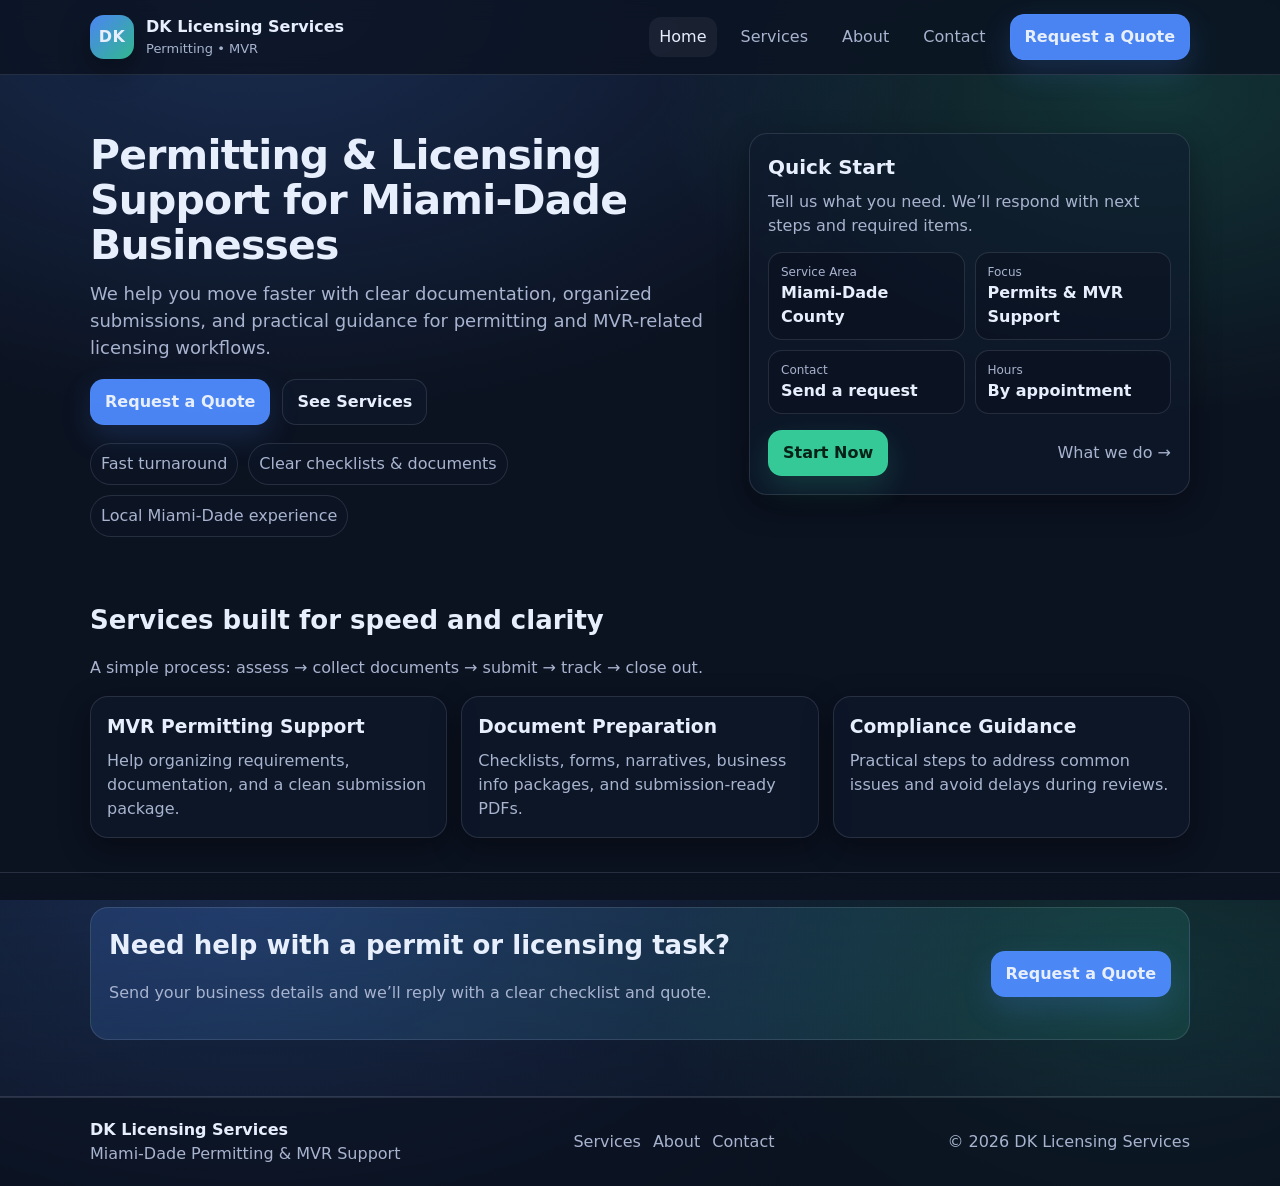
==== index.html @ 74271bbc "Initial commit: DK Licensing Services website" ====
<!doctype html>
<html lang="en">
<head>
	<meta charset="UTF-8" />
	<meta name="viewport" content="width=device-width, initial-scale=1.0" />
	<title>DK Licensing Services | Miami-Dade Permitting & MVR Support</title>
	<meta name="description" content="DK Licensing Services helps businesses with Miami-Dade permitting, MVR licensing support, documentation, and compliance guidance." />
	<link rel="stylesheet" href="./assets/css/styles.css" />
</head>
<body>
	<a class="skip-link" href="#main">Skip to content</a>

	<header class="site-header">
		<div class="container header-inner">
			<a class="brand" href="./index.html" aria-label="DK Licensing Services Home">
				<div class="brand-mark">DK</div>
				<div class="brand-text">
					<div class="brand-name">DK Licensing Services</div>
					<div class="brand-tagline">Permitting • MVR</div>
				</div>
			</a>

			<nav class="nav" aria-label="Primary navigation">
				<button class="nav-toggle" type="button" aria-expanded="false" aria-controls="nav-menu">
					Menu
				</button>
				<div id="nav-menu" class="nav-menu">
					<a class="nav-link active" href="./index.html">Home</a>
					<a class="nav-link" href="./services.html">Services</a>
					<a class="nav-link" href="./about.html">About</a>
					<a class="nav-link" href="./contact.html">Contact</a>
					<a class="btn btn-primary" href="./contact.html">Request a Quote</a>
				</div>
			</nav>
		</div>
	</header>

	<main id="main">
		<section class="hero">
			<div class="container hero-grid">
				<div class="hero-copy">
					<h1>Permitting & Licensing Support for Miami-Dade Businesses</h1>
					<p class="lead">
						We help you move faster with clear documentation, organized submissions, and practical guidance
						for permitting and MVR-related licensing workflows.
					</p>
					<div class="hero-actions">
						<a class="btn btn-primary" href="./contact.html">Request a Quote</a>
						<a class="btn btn-ghost" href="./services.html">See Services</a>
					</div>

					<ul class="trust-points" aria-label="Highlights">
						<li>Fast turnaround</li>
						<li>Clear checklists & documents</li>
						<li>Local Miami-Dade experience</li>
					</ul>
				</div>

				<div class="hero-card" role="region" aria-label="Quick info">
					<div class="card">
						<h2 class="card-title">Quick Start</h2>
						<p class="card-text">Tell us what you need. We’ll respond with next steps and required items.</p>

						<div class="mini-grid">
							<div class="mini">
								<div class="mini-label">Service Area</div>
								<div class="mini-value">Miami-Dade County</div>
							</div>
							<div class="mini">
								<div class="mini-label">Focus</div>
								<div class="mini-value">Permits & MVR Support</div>
							</div>
							<div class="mini">
								<div class="mini-label">Contact</div>
								<div class="mini-value"><a href="./contact.html">Send a request</a></div>
							</div>
							<div class="mini">
								<div class="mini-label">Hours</div>
								<div class="mini-value">By appointment</div>
							</div>
						</div>

						<div class="card-actions">
							<a class="btn btn-secondary" href="./contact.html">Start Now</a>
							<a class="link" href="./services.html">What we do →</a>
						</div>
					</div>
				</div>
			</div>
		</section>

		<section class="section">
			<div class="container">
				<h2>Services built for speed and clarity</h2>
				<p class="muted">A simple process: assess → collect documents → submit → track → close out.</p>

				<div class="grid-3">
					<article class="feature">
						<h3>MVR Permitting Support</h3>
						<p>Help organizing requirements, documentation, and a clean submission package.</p>
					</article>
					<article class="feature">
						<h3>Document Preparation</h3>
						<p>Checklists, forms, narratives, business info packages, and submission-ready PDFs.</p>
					</article>
					<article class="feature">
						<h3>Compliance Guidance</h3>
						<p>Practical steps to address common issues and avoid delays during reviews.</p>
					</article>
				</div>
			</div>
		</section>

		<section class="section alt">
			<div class="container">
				<div class="cta">
					<div>
						<h2>Need help with a permit or licensing task?</h2>
						<p class="muted">Send your business details and we’ll reply with a clear checklist and quote.</p>
					</div>
					<a class="btn btn-primary" href="./contact.html">Request a Quote</a>
				</div>
			</div>
		</section>
	</main>

	<footer class="site-footer">
		<div class="container footer-inner">
			<div>
				<div class="footer-brand">DK Licensing Services</div>
				<div class="muted">Miami-Dade Permitting & MVR Support</div>
			</div>
			<div class="footer-links">
				<a href="./services.html">Services</a>
				<a href="./about.html">About</a>
				<a href="./contact.html">Contact</a>
			</div>
			<div class="muted">© <span id="year"></span> DK Licensing Services</div>
		</div>
	</footer>

	<script src="./assets/js/main.js"></script>
</body>
</html>
---- assets/css/styles.css ----
:root{
	--bg: #0b1220;
	--panel: #101a2f;
	--panel2: #0f172a;
	--text: #e7eefc;
	--muted: #a8b3cf;
	--line: rgba(231,238,252,0.12);
	--accent: #4f8cff;
	--accent2: #38d39f;
	--shadow: 0 10px 30px rgba(0,0,0,.35);
	--radius: 18px;
	--max: 1100px;
	--font: ui-sans-serif, system-ui, -apple-system, Segoe UI, Roboto, Arial, "Noto Sans", "Apple Color Emoji","Segoe UI Emoji";
}

*{ box-sizing:border-box; }
html,body{ height:100%; }
body{
	margin:0;
	font-family: var(--font);
	background: radial-gradient(1200px 700px at 20% 0%, rgba(79,140,255,.22), transparent 60%),
							radial-gradient(900px 600px at 90% 10%, rgba(56,211,159,.18), transparent 55%),
							var(--bg);
	color: var(--text);
	line-height: 1.5;
}

a{ color: inherit; text-decoration: none; }
a:hover{ text-decoration: underline; }

.container{
	width: min(var(--max), calc(100% - 32px));
	margin-inline: auto;
}

.skip-link{
	position:absolute;
	left:-9999px;
	top:auto;
	width:1px;
	height:1px;
	overflow:hidden;
}
.skip-link:focus{
	left:16px;
	top:16px;
	width:auto;
	height:auto;
	padding:10px 12px;
	background:#000;
	border-radius:12px;
}

.site-header{
	position: sticky;
	top: 0;
	z-index: 20;
	background: rgba(11,18,32,0.78);
	backdrop-filter: blur(10px);
	border-bottom: 1px solid var(--line);
}

.header-inner{
	display:flex;
	align-items:center;
	justify-content:space-between;
	padding: 14px 0;
	gap: 16px;
}

.brand{
	display:flex;
	align-items:center;
	gap: 12px;
}
.brand-mark{
	width: 44px; height: 44px;
	display:grid; place-items:center;
	border-radius: 14px;
	background: linear-gradient(135deg, rgba(79,140,255,.95), rgba(56,211,159,.85));
	box-shadow: var(--shadow);
	font-weight: 800;
	letter-spacing: .5px;
}
.brand-name{ font-weight: 800; }
.brand-tagline{ color: var(--muted); font-size: 13px; }

.nav{ display:flex; align-items:center; gap: 10px; }
.nav-toggle{
	display:none;
	border:1px solid var(--line);
	background: rgba(16,26,47,.55);
	color: var(--text);
	padding: 10px 12px;
	border-radius: 12px;
	cursor:pointer;
}
.nav-menu{
	display:flex;
	align-items:center;
	gap: 14px;
}
.nav-link{
	color: var(--muted);
	padding: 8px 10px;
	border-radius: 12px;
}
.nav-link.active, .nav-link:hover{
	color: var(--text);
	background: rgba(231,238,252,.06);
	text-decoration:none;
}

.btn{
	display:inline-flex;
	align-items:center;
	justify-content:center;
	gap: 10px;
	padding: 10px 14px;
	border-radius: 14px;
	border: 1px solid transparent;
	font-weight: 700;
	cursor: pointer;
	text-decoration:none;
}
.btn:hover{ text-decoration:none; }
.btn-primary{
	background: rgba(79,140,255,.95);
	border-color: rgba(79,140,255,.35);
	box-shadow: 0 12px 30px rgba(79,140,255,.18);
}
.btn-secondary{
	background: rgba(56,211,159,.95);
	border-color: rgba(56,211,159,.35);
	color: #062116;
	box-shadow: 0 12px 30px rgba(56,211,159,.18);
}
.btn-ghost{
	background: rgba(16,26,47,.55);
	border-color: var(--line);
	color: var(--text);
}

.hero{
	padding: 58px 0 30px;
}
.hero-grid{
	display:grid;
	grid-template-columns: 1.3fr .9fr;
	gap: 22px;
	align-items: start;
}
.hero h1{
	margin:0 0 12px;
	font-size: clamp(30px, 3.2vw, 46px);
	line-height: 1.1;
	letter-spacing: -0.8px;
}
.lead{
	color: var(--muted);
	font-size: 18px;
	margin: 0 0 18px;
}
.hero-actions{
	display:flex;
	gap: 12px;
	flex-wrap: wrap;
	margin: 14px 0 18px;
}
.trust-points{
	list-style: none;
	padding: 0;
	margin: 0;
	display:flex;
	flex-wrap: wrap;
	gap: 10px;
	color: var(--muted);
}
.trust-points li{
	border: 1px solid var(--line);
	background: rgba(16,26,47,.35);
	padding: 8px 10px;
	border-radius: 999px;
}

.section{
	padding: 34px 0;
}
.section.alt{
	padding: 34px 0 56px;
	background: linear-gradient(180deg, transparent, rgba(16,26,47,.35));
	border-top: 1px solid var(--line);
	border-bottom: 1px solid var(--line);
}
h2{ margin: 0 0 8px; font-size: 26px; }
.muted{ color: var(--muted); }

.grid-3{
	margin-top: 16px;
	display:grid;
	grid-template-columns: repeat(3, 1fr);
	gap: 14px;
}
.grid-2{
	margin-top: 16px;
	display:grid;
	grid-template-columns: repeat(2, 1fr);
	gap: 14px;
}

.feature, .card{
	background: rgba(16,26,47,.55);
	border: 1px solid var(--line);
	border-radius: var(--radius);
	padding: 16px;
	box-shadow: var(--shadow);
}
.feature h3{ margin: 0 0 8px; }
.feature p{ margin: 0; color: var(--muted); }

.hero-card .card{ padding: 18px; }
.card-title{ margin:0 0 8px; font-size: 20px; }
.card-text{ margin:0 0 14px; color: var(--muted); }

.mini-grid{
	display:grid;
	grid-template-columns: repeat(2, 1fr);
	gap: 10px;
	margin: 14px 0 16px;
}
.mini{
	padding: 10px 12px;
	border-radius: 14px;
	background: rgba(11,18,32,.55);
	border: 1px solid var(--line);
}
.mini-label{ color: var(--muted); font-size: 12px; }
.mini-value{ font-weight: 700; }

.card-actions{
	display:flex;
	align-items:center;
	justify-content:space-between;
	gap: 12px;
}
.link{ color: var(--muted); }
.link:hover{ color: var(--text); }

.cta{
	display:flex;
	align-items:center;
	justify-content:space-between;
	gap: 14px;
	padding: 18px;
	border-radius: var(--radius);
	background: linear-gradient(135deg, rgba(79,140,255,.18), rgba(56,211,159,.12));
	border: 1px solid var(--line);
}
.cta-inline{ margin-top: 18px; }

.site-footer{
	border-top: 1px solid var(--line);
	padding: 20px 0;
	background: rgba(11,18,32,.7);
}
.footer-inner{
	display:flex;
	align-items:center;
	justify-content:space-between;
	gap: 14px;
	flex-wrap: wrap;
}
.footer-brand{ font-weight: 800; }
.footer-links{ display:flex; gap: 12px; }
.footer-links a{ color: var(--muted); }
.footer-links a:hover{ color: var(--text); text-decoration:none; }

.form{
	display:grid;
	gap: 12px;
}
label{ display:grid; gap: 6px; font-weight: 700; }
input, select, textarea{
	width: 100%;
	padding: 10px 12px;
	border-radius: 14px;
	border: 1px solid var(--line);
	background: rgba(11,18,32,.55);
	color: var(--text);
	outline: none;
}
input:focus, select:focus, textarea:focus{
	border-color: rgba(79,140,255,.6);
	box-shadow: 0 0 0 4px rgba(79,140,255,.15);
}
.fineprint{ font-size: 12.5px; }

.info-list{ display:grid; gap: 10px; }
.info-item{
	padding: 12px;
	border: 1px solid var(--line);
	border-radius: 14px;
	background: rgba(11,18,32,.45);
}
.info-label{ color: var(--muted); font-size: 12px; }
.info-value{ font-weight: 800; margin-top: 2px; }

.note{
	margin-top: 14px;
	padding: 12px;
	border-radius: 14px;
	border: 1px dashed rgba(231,238,252,.22);
	color: var(--muted);
}

/* Responsive */
@media (max-width: 900px){
	.hero-grid{ grid-template-columns: 1fr; }
	.grid-3{ grid-template-columns: 1fr; }
	.grid-2{ grid-template-columns: 1fr; }
	.nav-toggle{ display:inline-flex; }
	.nav-menu{
		display:none;
		position:absolute;
		right: 16px;
		top: 64px;
		flex-direction: column;
		align-items: stretch;
		min-width: 220px;
		padding: 12px;
		border-radius: 16px;
		border: 1px solid var(--line);
		background: rgba(11,18,32,.95);
	}
	.nav-menu.open{ display:flex; }
}
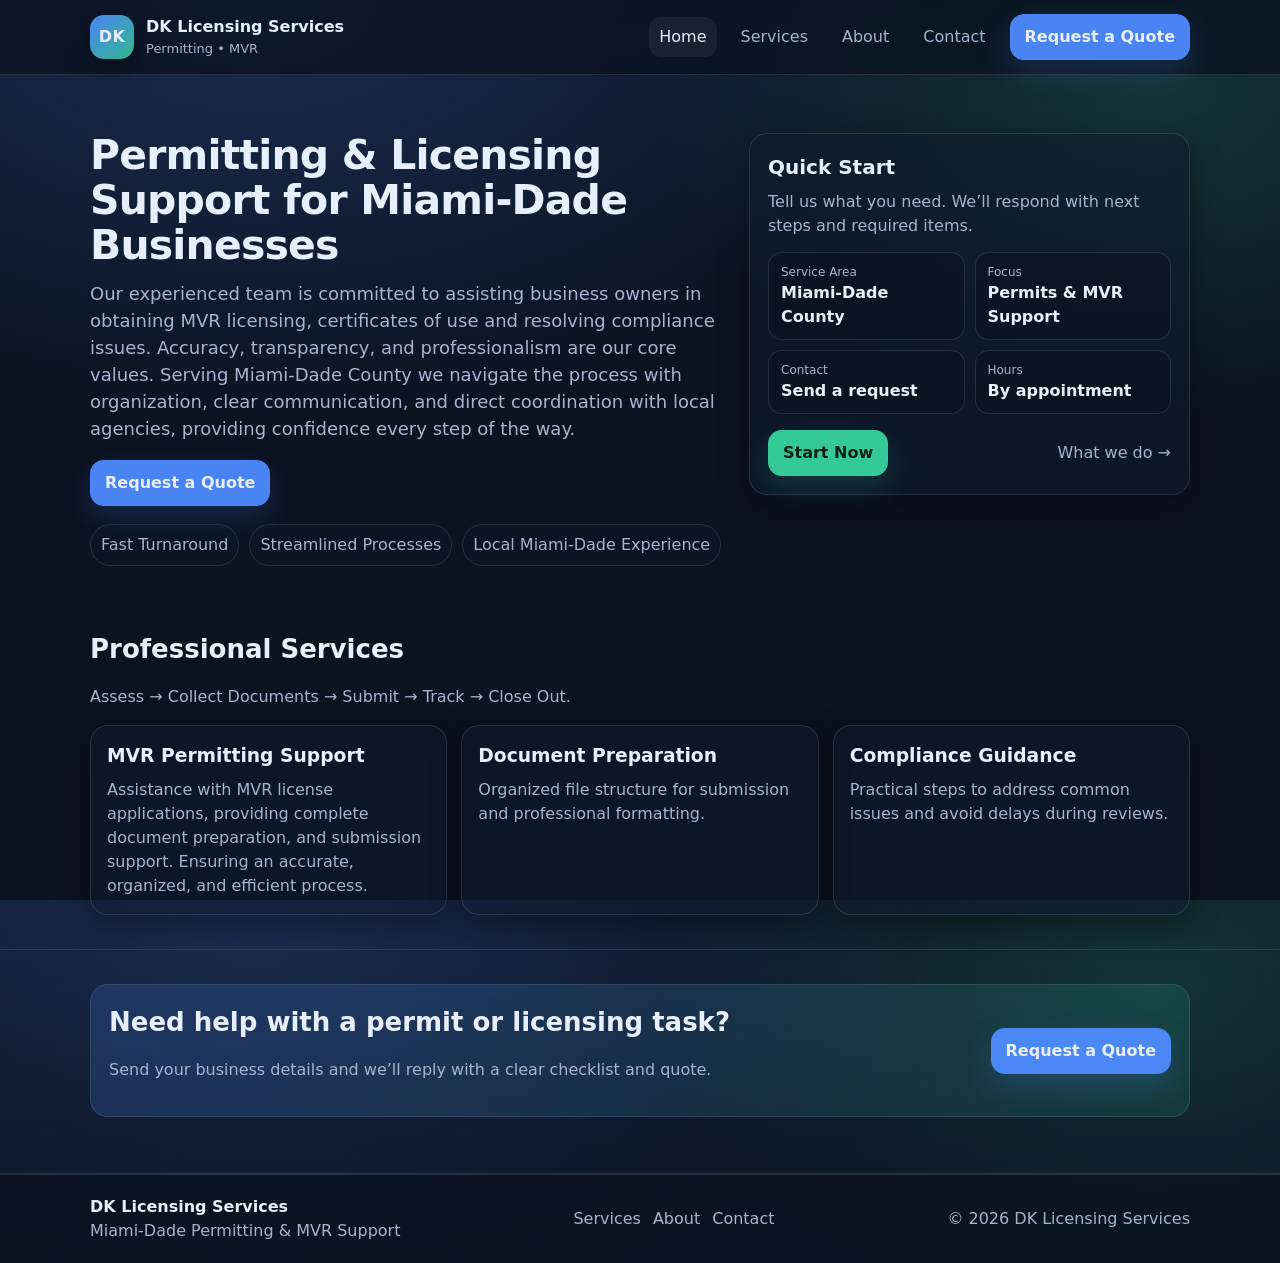
==== commit aebdf025: "Update site pages across sections" ====
--- a/index.html
+++ b/index.html
@@ -41,18 +41,18 @@
 				<div class="hero-copy">
 					<h1>Permitting & Licensing Support for Miami-Dade Businesses</h1>
 					<p class="lead">
-						We help you move faster with clear documentation, organized submissions, and practical guidance
-						for permitting and MVR-related licensing workflows.
+						Our experienced team is committed to assisting business owners in obtaining MVR licensing, certificates of use and resolving
+						compliance issues. Accuracy, transparency, and professionalism are our core values. Serving Miami-Dade County we navigate 
+						the process with organization, clear communication, and direct coordination with local agencies, providing confidence every step of the way.
 					</p>
 					<div class="hero-actions">
 						<a class="btn btn-primary" href="./contact.html">Request a Quote</a>
-						<a class="btn btn-ghost" href="./services.html">See Services</a>
 					</div>
 
 					<ul class="trust-points" aria-label="Highlights">
-						<li>Fast turnaround</li>
-						<li>Clear checklists & documents</li>
-						<li>Local Miami-Dade experience</li>
+						<li>Fast Turnaround</li>
+						<li>Streamlined Processes</li>
+						<li>Local Miami-Dade Experience</li>
 					</ul>
 				</div>
 
@@ -91,17 +91,18 @@
 
 		<section class="section">
 			<div class="container">
-				<h2>Services built for speed and clarity</h2>
-				<p class="muted">A simple process: assess → collect documents → submit → track → close out.</p>
+				<h2>Professional Services</h2>
+				<p class="muted">Assess → Collect Documents → Submit → Track → Close Out.</p>
 
 				<div class="grid-3">
 					<article class="feature">
 						<h3>MVR Permitting Support</h3>
-						<p>Help organizing requirements, documentation, and a clean submission package.</p>
+						<p>Assistance with MVR license applications, providing complete document preparation,
+							and submission support. Ensuring an accurate, organized, and efficient process.</p>
 					</article>
 					<article class="feature">
 						<h3>Document Preparation</h3>
-						<p>Checklists, forms, narratives, business info packages, and submission-ready PDFs.</p>
+						<p>Organized file structure for submission and professional formatting.</p>
 					</article>
 					<article class="feature">
 						<h3>Compliance Guidance</h3>
